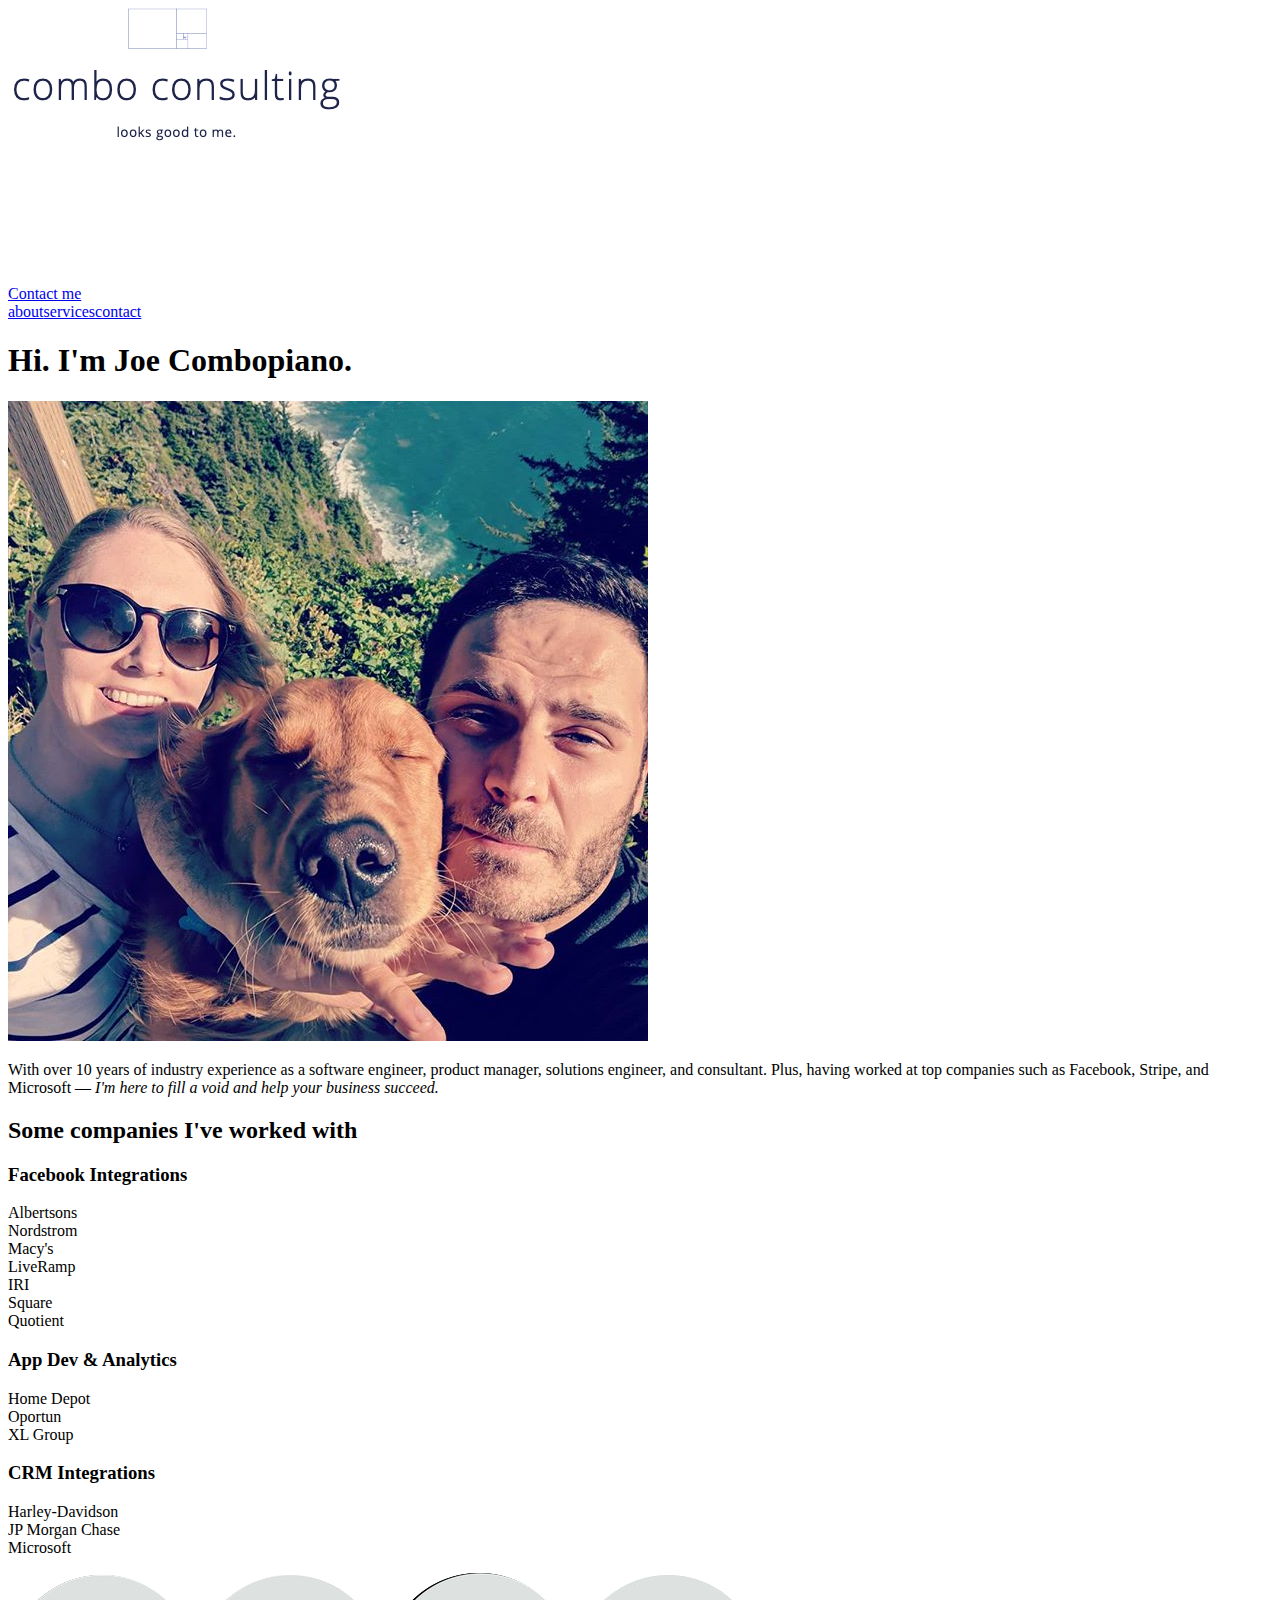
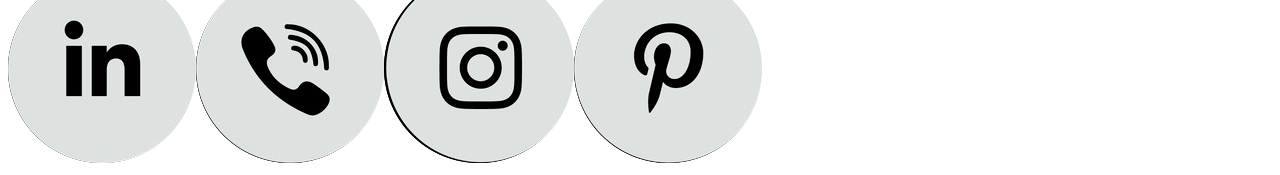
==== index.html @ aa2e944f "404 gif" ====
<!doctype html><html lang="en"><head><meta charset="utf-8"/><link rel="icon" href="/favicon.ico"/><meta name="viewport" content="width=device-width,initial-scale=1"/><meta name="theme-color" content="#000000"/><meta name="description" content="Joe Combopiano, Consultant"/><link rel="apple-touch-icon" href="/logo192.png"/><link rel="manifest" href="/manifest.json"/><title>combo consulting</title><link href="/static/css/main.4bdb8538.chunk.css" rel="stylesheet"></head><body><noscript>You need to enable JavaScript to run this app.</noscript><div id="root"></div><script>!function(e){function t(t){for(var n,i,l=t[0],f=t[1],a=t[2],c=0,s=[];c<l.length;c++)i=l[c],Object.prototype.hasOwnProperty.call(o,i)&&o[i]&&s.push(o[i][0]),o[i]=0;for(n in f)Object.prototype.hasOwnProperty.call(f,n)&&(e[n]=f[n]);for(p&&p(t);s.length;)s.shift()();return u.push.apply(u,a||[]),r()}function r(){for(var e,t=0;t<u.length;t++){for(var r=u[t],n=!0,l=1;l<r.length;l++){var f=r[l];0!==o[f]&&(n=!1)}n&&(u.splice(t--,1),e=i(i.s=r[0]))}return e}var n={},o={1:0},u=[];function i(t){if(n[t])return n[t].exports;var r=n[t]={i:t,l:!1,exports:{}};return e[t].call(r.exports,r,r.exports,i),r.l=!0,r.exports}i.m=e,i.c=n,i.d=function(e,t,r){i.o(e,t)||Object.defineProperty(e,t,{enumerable:!0,get:r})},i.r=function(e){"undefined"!=typeof Symbol&&Symbol.toStringTag&&Object.defineProperty(e,Symbol.toStringTag,{value:"Module"}),Object.defineProperty(e,"__esModule",{value:!0})},i.t=function(e,t){if(1&t&&(e=i(e)),8&t)return e;if(4&t&&"object"==typeof e&&e&&e.__esModule)return e;var r=Object.create(null);if(i.r(r),Object.defineProperty(r,"default",{enumerable:!0,value:e}),2&t&&"string"!=typeof e)for(var n in e)i.d(r,n,function(t){return e[t]}.bind(null,n));return r},i.n=function(e){var t=e&&e.__esModule?function(){return e.default}:function(){return e};return i.d(t,"a",t),t},i.o=function(e,t){return Object.prototype.hasOwnProperty.call(e,t)},i.p="/";var l=this.webpackJsonpwebsite=this.webpackJsonpwebsite||[],f=l.push.bind(l);l.push=t,l=l.slice();for(var a=0;a<l.length;a++)t(l[a]);var p=f;r()}([])</script><script src="/static/js/2.d4d0bd5c.chunk.js"></script><script src="/static/js/main.f2150ae2.chunk.js"></script></body></html>
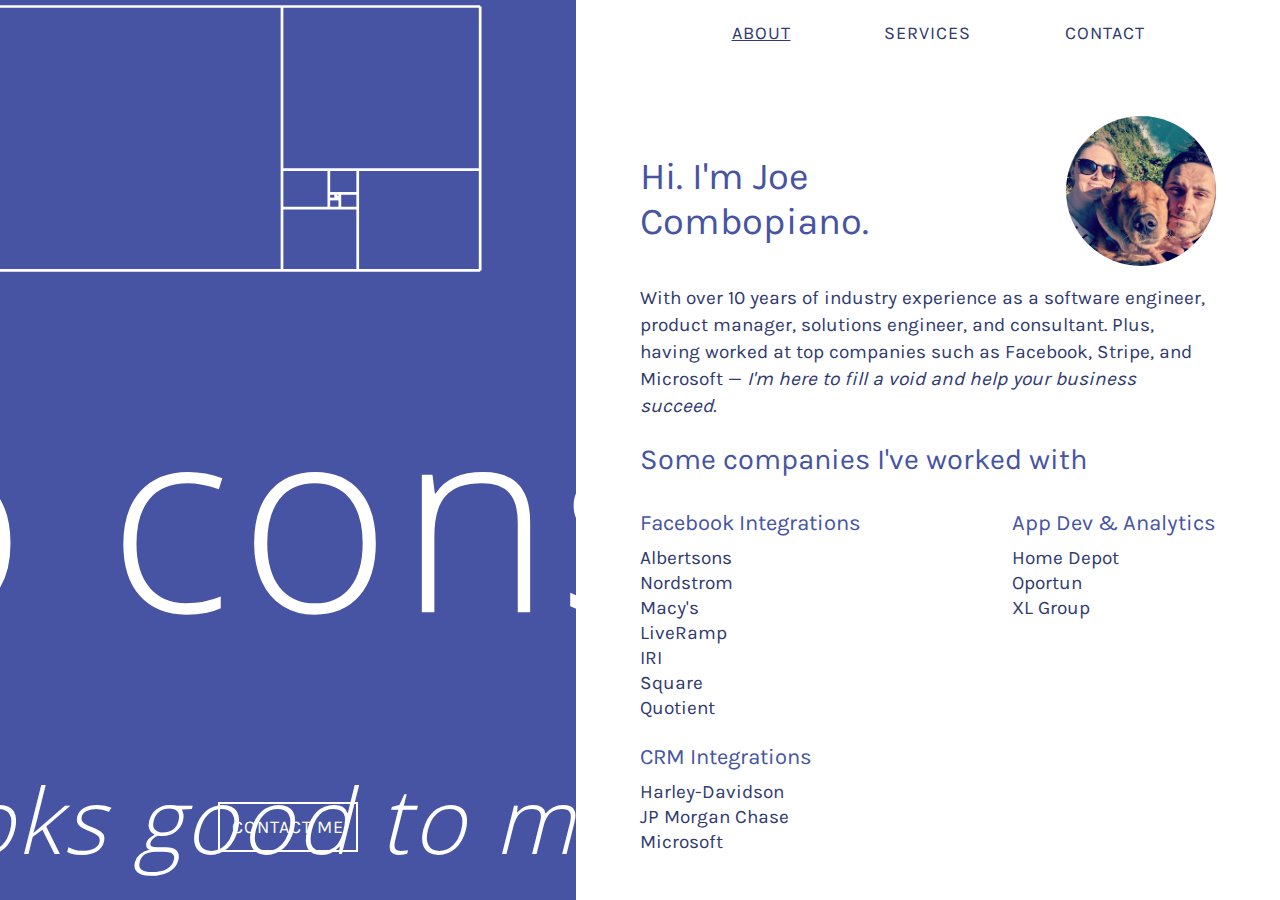
==== commit 96a3688e: "added font to em" ====
--- a/index.html
+++ b/index.html
@@ -1 +1 @@
-<!doctype html><html lang="en"><head><meta charset="utf-8"/><link rel="icon" href="/favicon.ico"/><meta name="viewport" content="width=device-width,initial-scale=1"/><meta name="theme-color" content="#000000"/><meta name="description" content="Joe Combopiano, Consultant"/><link rel="apple-touch-icon" href="/logo192.png"/><link rel="manifest" href="/manifest.json"/><title>combo consulting</title><link href="/static/css/main.4bdb8538.chunk.css" rel="stylesheet"></head><body><noscript>You need to enable JavaScript to run this app.</noscript><div id="root"></div><script>!function(e){function t(t){for(var n,i,l=t[0],f=t[1],a=t[2],c=0,s=[];c<l.length;c++)i=l[c],Object.prototype.hasOwnProperty.call(o,i)&&o[i]&&s.push(o[i][0]),o[i]=0;for(n in f)Object.prototype.hasOwnProperty.call(f,n)&&(e[n]=f[n]);for(p&&p(t);s.length;)s.shift()();return u.push.apply(u,a||[]),r()}function r(){for(var e,t=0;t<u.length;t++){for(var r=u[t],n=!0,l=1;l<r.length;l++){var f=r[l];0!==o[f]&&(n=!1)}n&&(u.splice(t--,1),e=i(i.s=r[0]))}return e}var n={},o={1:0},u=[];function i(t){if(n[t])return n[t].exports;var r=n[t]={i:t,l:!1,exports:{}};return e[t].call(r.exports,r,r.exports,i),r.l=!0,r.exports}i.m=e,i.c=n,i.d=function(e,t,r){i.o(e,t)||Object.defineProperty(e,t,{enumerable:!0,get:r})},i.r=function(e){"undefined"!=typeof Symbol&&Symbol.toStringTag&&Object.defineProperty(e,Symbol.toStringTag,{value:"Module"}),Object.defineProperty(e,"__esModule",{value:!0})},i.t=function(e,t){if(1&t&&(e=i(e)),8&t)return e;if(4&t&&"object"==typeof e&&e&&e.__esModule)return e;var r=Object.create(null);if(i.r(r),Object.defineProperty(r,"default",{enumerable:!0,value:e}),2&t&&"string"!=typeof e)for(var n in e)i.d(r,n,function(t){return e[t]}.bind(null,n));return r},i.n=function(e){var t=e&&e.__esModule?function(){return e.default}:function(){return e};return i.d(t,"a",t),t},i.o=function(e,t){return Object.prototype.hasOwnProperty.call(e,t)},i.p="/";var l=this.webpackJsonpwebsite=this.webpackJsonpwebsite||[],f=l.push.bind(l);l.push=t,l=l.slice();for(var a=0;a<l.length;a++)t(l[a]);var p=f;r()}([])</script><script src="/static/js/2.d4d0bd5c.chunk.js"></script><script src="/static/js/main.f2150ae2.chunk.js"></script></body></html>+<!doctype html><html lang="en"><head><meta charset="utf-8"/><link rel="icon" href="/favicon.ico"/><meta name="viewport" content="width=device-width,initial-scale=1"/><meta name="theme-color" content="#000000"/><meta name="description" content="Joe Combopiano, Consultant"/><link rel="apple-touch-icon" href="/logo192.png"/><link rel="manifest" href="/manifest.json"/><title>combo consulting</title><link href="/static/css/main.0903e47d.chunk.css" rel="stylesheet"></head><body><noscript>You need to enable JavaScript to run this app.</noscript><div id="root"></div><script>!function(e){function t(t){for(var n,i,l=t[0],f=t[1],a=t[2],c=0,s=[];c<l.length;c++)i=l[c],Object.prototype.hasOwnProperty.call(o,i)&&o[i]&&s.push(o[i][0]),o[i]=0;for(n in f)Object.prototype.hasOwnProperty.call(f,n)&&(e[n]=f[n]);for(p&&p(t);s.length;)s.shift()();return u.push.apply(u,a||[]),r()}function r(){for(var e,t=0;t<u.length;t++){for(var r=u[t],n=!0,l=1;l<r.length;l++){var f=r[l];0!==o[f]&&(n=!1)}n&&(u.splice(t--,1),e=i(i.s=r[0]))}return e}var n={},o={1:0},u=[];function i(t){if(n[t])return n[t].exports;var r=n[t]={i:t,l:!1,exports:{}};return e[t].call(r.exports,r,r.exports,i),r.l=!0,r.exports}i.m=e,i.c=n,i.d=function(e,t,r){i.o(e,t)||Object.defineProperty(e,t,{enumerable:!0,get:r})},i.r=function(e){"undefined"!=typeof Symbol&&Symbol.toStringTag&&Object.defineProperty(e,Symbol.toStringTag,{value:"Module"}),Object.defineProperty(e,"__esModule",{value:!0})},i.t=function(e,t){if(1&t&&(e=i(e)),8&t)return e;if(4&t&&"object"==typeof e&&e&&e.__esModule)return e;var r=Object.create(null);if(i.r(r),Object.defineProperty(r,"default",{enumerable:!0,value:e}),2&t&&"string"!=typeof e)for(var n in e)i.d(r,n,function(t){return e[t]}.bind(null,n));return r},i.n=function(e){var t=e&&e.__esModule?function(){return e.default}:function(){return e};return i.d(t,"a",t),t},i.o=function(e,t){return Object.prototype.hasOwnProperty.call(e,t)},i.p="/";var l=this.webpackJsonpwebsite=this.webpackJsonpwebsite||[],f=l.push.bind(l);l.push=t,l=l.slice();for(var a=0;a<l.length;a++)t(l[a]);var p=f;r()}([])</script><script src="/static/js/2.d4d0bd5c.chunk.js"></script><script src="/static/js/main.f2150ae2.chunk.js"></script></body></html>--- a/static/css/main.0903e47d.chunk.css
+++ b/static/css/main.0903e47d.chunk.css
@@ -0,0 +1,2 @@
+@font-face{font-family:"karla";src:url(/static/media/Karla-Regular.1b55fee6.ttf);font-weight:400;font-style:normal}@font-face{font-family:"lora";src:url(/static/media/Lora-Regular.c684a3de.ttf);font-weight:400;font-style:normal}body{margin:0;color:#303a70;font-family:"karla";font-style:normal;font-weight:300;-webkit-font-smoothing:antialiased;-moz-osx-font-smoothing:grayscale;font-size:1.2em}h1,h2,h3,h4,h5{color:#4654a3}h1,h2,h3,h4,h5{font-weight:500;margin-bottom:10px}code{font-family:source-code-pro,Menlo,Monaco,Consolas,"Courier New",monospace}p{line-height:1.4}.semi-bold{font-weight:400}code{display:block;white-space:pre-wrap}.Orange{color:#f95b3d}li{margin-top:2px}.NavBar{min-height:10px;display:flex;flex-direction:row;padding:10px;justify-content:space-evenly;z-index:9999;color:#e6e9f5;text-transform:uppercase;font-weight:500;letter-spacing:1px;margin-bottom:50px}.App-header,.NavBar{width:100%}.BodySplit{display:flex;flex-direction:row;justify-content:center;min-height:100vh}.Left{width:50%;float:left}.Right{width:50%;float:right}.NavLink{text-decoration:none}.NavLink,.NavLink:Hover{padding:12px;color:#303a70;font-size:large}.NavLink:Hover{text-decoration:underline}.Selected{padding:12px;color:#303a70;font-size:large}.Link{color:#828ab3;text-decoration:none}.Link:Hover{color:#677cf0;text-decoration:underline}.LogoArea{flex:1 1;display:flex;align-content:center;justify-content:center;max-height:100vh;background-color:#4654a3}@media screen and (max-width:800px){.LogoArea{display:none}}.ContentArea{padding:0 5%;flex:1 1;max-height:100vh;overflow-y:scroll}.Selected{text-decoration:underline}.Caption{display:flex;flex-direction:row}.Caption>h1{display:flex;flex-direction:column;justify-content:center}.Joe{width:150px;height:150px;margin-left:5%;border-radius:50%;-khtml-border-radius:50%}.Companies{display:flex;flex-direction:row;flex-wrap:wrap;justify-content:space-between}.Company{margin-bottom:2px}.bottom-container{display:flex;justify-content:center;position:absolute;bottom:48px}.email{color:#fff;border:2px solid #fff;padding:12px;font-weight:400;font-size:large;text-transform:uppercase;letter-spacing:1px;text-decoration:none}.email:hover{color:#afb9f0;border:2px solid #afb9f0;background-color:#4654a3;text-decoration:underline}.IE-logo{display:none}@media (-ms-high-contrast:active),(-ms-high-contrast:none){.Logo-svg{display:none}.IE-logo{display:flex;flex-direction:column;justify-content:center}}@supports (-ms-accelerator:true){.Logo-svg{display:none}.IE-logo{display:flex;flex-direction:column;justify-content:center}}@supports (-ms-ime-align:auto){.Logo-svg{display:none}.IE-logo{display:flex;flex-direction:column;justify-content:center}}.Tech{border:1px solid #4654a3;margin-right:5%;margin-bottom:5%;flex:1 1;box-shadow:0 2px 4px rgba(0,0,0,.2)}.Tech h4{margin-left:25%}.Tech li{font-size:1em}.Tech-flex{display:flex;flex-direction:row;flex-wrap:wrap}.ServiceNav{border-left:2px solid #4654a3}.ServiceNav ol{list-style:none;padding-left:5%}.ServiceNav ol li{margin-bottom:5px;letter-spacing:2px}.ContactBar{margin-top:48px;display:flex;align-items:center;justify-content:center}.Icon{height:36px;width:36px;margin-right:12px}.Icon:hover{-webkit-animation:shake .82s cubic-bezier(.36,.07,.19,.97) both;animation:shake .82s cubic-bezier(.36,.07,.19,.97) both;-webkit-transform:translateZ(0);transform:translateZ(0);-webkit-backface-visibility:hidden;backface-visibility:hidden;-webkit-perspective:1000px;perspective:1000px}@-webkit-keyframes shake{10%,90%{-webkit-transform:translate3d(-1px,0,0);transform:translate3d(-1px,0,0)}20%,80%{-webkit-transform:translate3d(2px,0,0);transform:translate3d(2px,0,0)}30%,50%,70%{-webkit-transform:translate3d(-4px,0,0);transform:translate3d(-4px,0,0)}40%,60%{-webkit-transform:translate3d(4px,0,0);transform:translate3d(4px,0,0)}}@keyframes shake{10%,90%{-webkit-transform:translate3d(-1px,0,0);transform:translate3d(-1px,0,0)}20%,80%{-webkit-transform:translate3d(2px,0,0);transform:translate3d(2px,0,0)}30%,50%,70%{-webkit-transform:translate3d(-4px,0,0);transform:translate3d(-4px,0,0)}40%,60%{-webkit-transform:translate3d(4px,0,0);transform:translate3d(4px,0,0)}}
+/*# sourceMappingURL=main.0903e47d.chunk.css.map */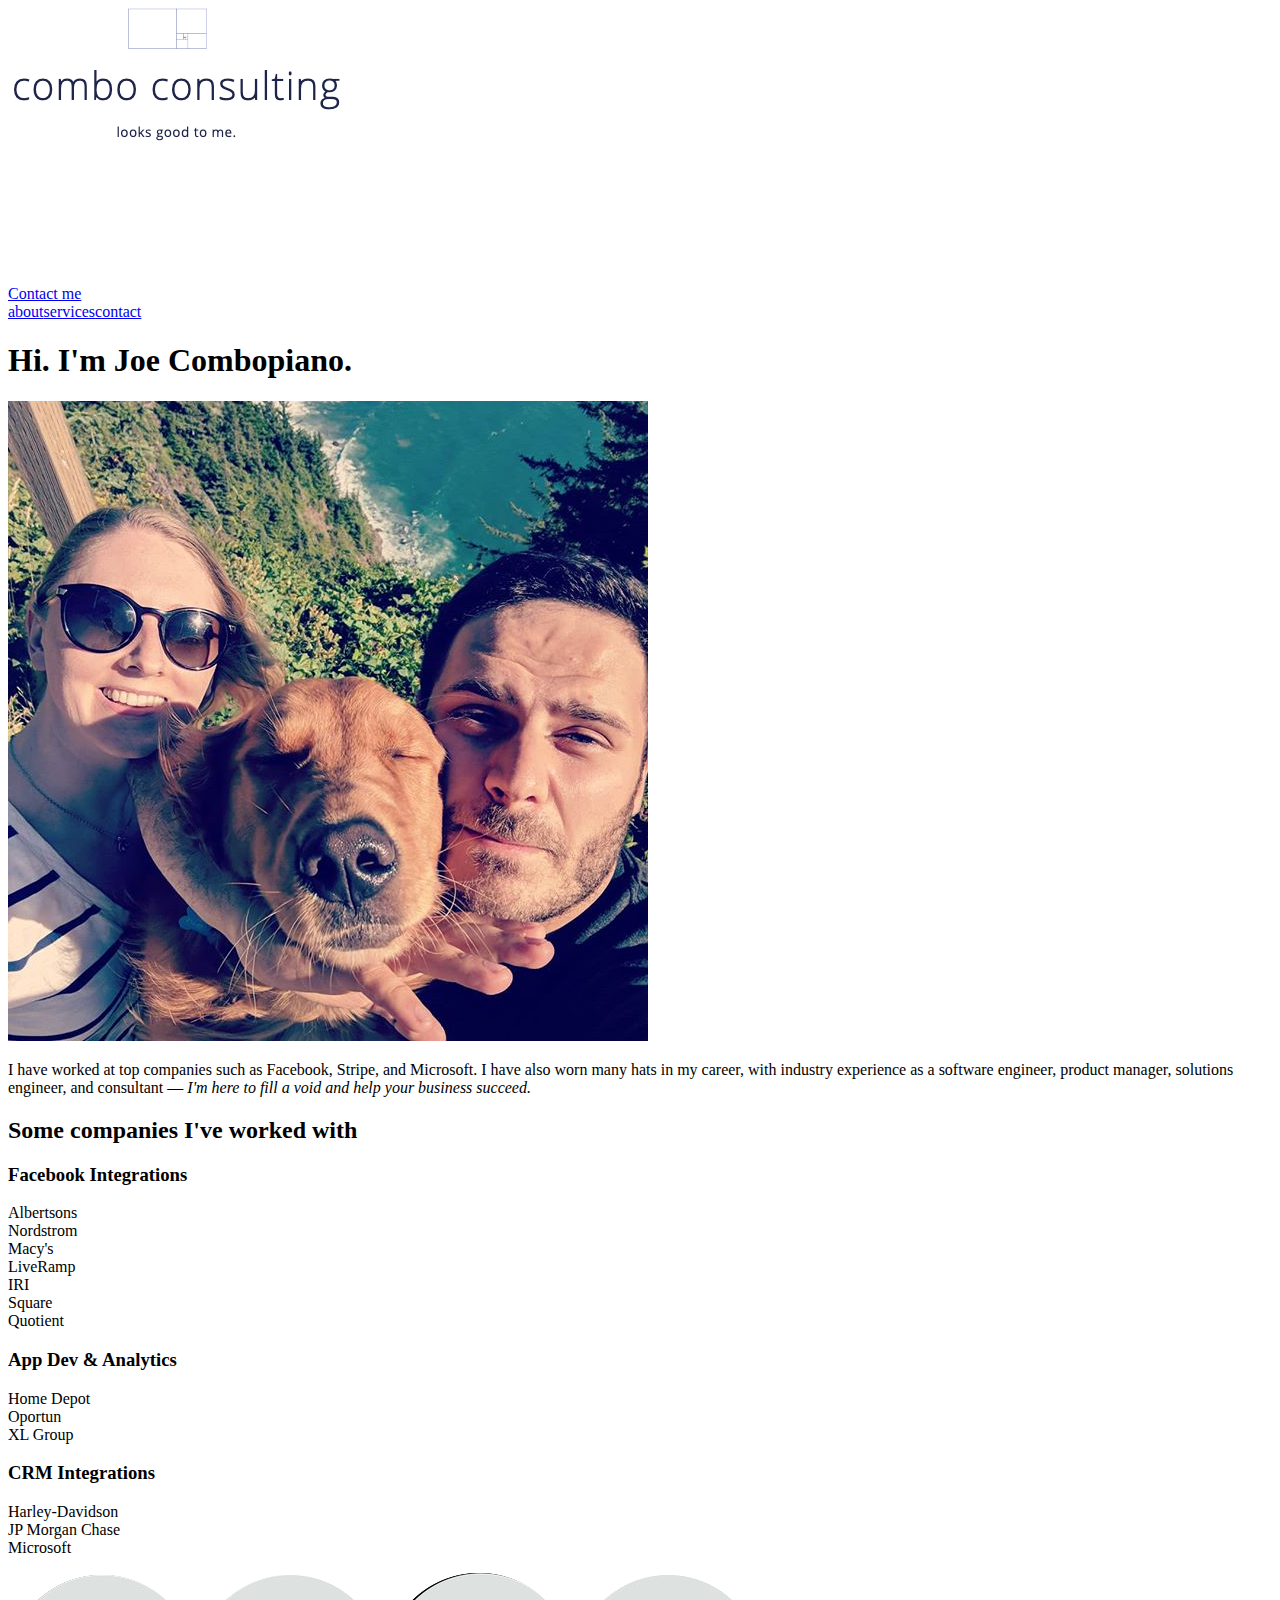
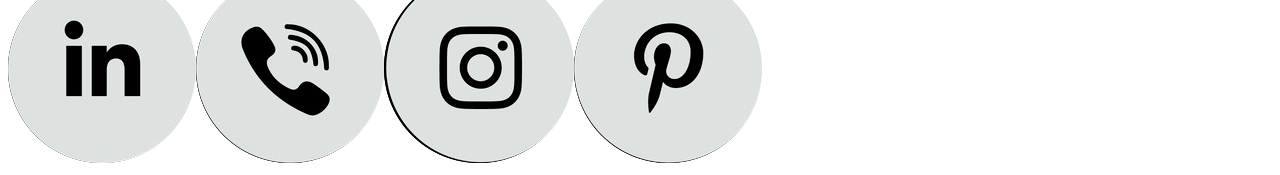
==== commit a6074d11: "phrasing" ====
--- a/index.html
+++ b/index.html
@@ -1 +1 @@
-<!doctype html><html lang="en"><head><meta charset="utf-8"/><link rel="icon" href="/favicon.ico"/><meta name="viewport" content="width=device-width,initial-scale=1"/><meta name="theme-color" content="#000000"/><meta name="description" content="Joe Combopiano, Consultant"/><link rel="apple-touch-icon" href="/logo192.png"/><link rel="manifest" href="/manifest.json"/><title>combo consulting</title><link href="/static/css/main.0903e47d.chunk.css" rel="stylesheet"></head><body><noscript>You need to enable JavaScript to run this app.</noscript><div id="root"></div><script>!function(e){function t(t){for(var n,i,l=t[0],f=t[1],a=t[2],c=0,s=[];c<l.length;c++)i=l[c],Object.prototype.hasOwnProperty.call(o,i)&&o[i]&&s.push(o[i][0]),o[i]=0;for(n in f)Object.prototype.hasOwnProperty.call(f,n)&&(e[n]=f[n]);for(p&&p(t);s.length;)s.shift()();return u.push.apply(u,a||[]),r()}function r(){for(var e,t=0;t<u.length;t++){for(var r=u[t],n=!0,l=1;l<r.length;l++){var f=r[l];0!==o[f]&&(n=!1)}n&&(u.splice(t--,1),e=i(i.s=r[0]))}return e}var n={},o={1:0},u=[];function i(t){if(n[t])return n[t].exports;var r=n[t]={i:t,l:!1,exports:{}};return e[t].call(r.exports,r,r.exports,i),r.l=!0,r.exports}i.m=e,i.c=n,i.d=function(e,t,r){i.o(e,t)||Object.defineProperty(e,t,{enumerable:!0,get:r})},i.r=function(e){"undefined"!=typeof Symbol&&Symbol.toStringTag&&Object.defineProperty(e,Symbol.toStringTag,{value:"Module"}),Object.defineProperty(e,"__esModule",{value:!0})},i.t=function(e,t){if(1&t&&(e=i(e)),8&t)return e;if(4&t&&"object"==typeof e&&e&&e.__esModule)return e;var r=Object.create(null);if(i.r(r),Object.defineProperty(r,"default",{enumerable:!0,value:e}),2&t&&"string"!=typeof e)for(var n in e)i.d(r,n,function(t){return e[t]}.bind(null,n));return r},i.n=function(e){var t=e&&e.__esModule?function(){return e.default}:function(){return e};return i.d(t,"a",t),t},i.o=function(e,t){return Object.prototype.hasOwnProperty.call(e,t)},i.p="/";var l=this.webpackJsonpwebsite=this.webpackJsonpwebsite||[],f=l.push.bind(l);l.push=t,l=l.slice();for(var a=0;a<l.length;a++)t(l[a]);var p=f;r()}([])</script><script src="/static/js/2.d4d0bd5c.chunk.js"></script><script src="/static/js/main.f2150ae2.chunk.js"></script></body></html>+<!doctype html><html lang="en"><head><meta charset="utf-8"/><link rel="icon" href="/favicon.ico"/><meta name="viewport" content="width=device-width,initial-scale=1"/><meta name="theme-color" content="#000000"/><meta name="description" content="Joe Combopiano, Consultant"/><link rel="apple-touch-icon" href="/logo192.png"/><link rel="manifest" href="/manifest.json"/><title>combo consulting</title><link href="/static/css/main.99117f4b.chunk.css" rel="stylesheet"></head><body><noscript>You need to enable JavaScript to run this app.</noscript><div id="root"></div><script>!function(e){function t(t){for(var n,i,l=t[0],f=t[1],a=t[2],c=0,s=[];c<l.length;c++)i=l[c],Object.prototype.hasOwnProperty.call(o,i)&&o[i]&&s.push(o[i][0]),o[i]=0;for(n in f)Object.prototype.hasOwnProperty.call(f,n)&&(e[n]=f[n]);for(p&&p(t);s.length;)s.shift()();return u.push.apply(u,a||[]),r()}function r(){for(var e,t=0;t<u.length;t++){for(var r=u[t],n=!0,l=1;l<r.length;l++){var f=r[l];0!==o[f]&&(n=!1)}n&&(u.splice(t--,1),e=i(i.s=r[0]))}return e}var n={},o={1:0},u=[];function i(t){if(n[t])return n[t].exports;var r=n[t]={i:t,l:!1,exports:{}};return e[t].call(r.exports,r,r.exports,i),r.l=!0,r.exports}i.m=e,i.c=n,i.d=function(e,t,r){i.o(e,t)||Object.defineProperty(e,t,{enumerable:!0,get:r})},i.r=function(e){"undefined"!=typeof Symbol&&Symbol.toStringTag&&Object.defineProperty(e,Symbol.toStringTag,{value:"Module"}),Object.defineProperty(e,"__esModule",{value:!0})},i.t=function(e,t){if(1&t&&(e=i(e)),8&t)return e;if(4&t&&"object"==typeof e&&e&&e.__esModule)return e;var r=Object.create(null);if(i.r(r),Object.defineProperty(r,"default",{enumerable:!0,value:e}),2&t&&"string"!=typeof e)for(var n in e)i.d(r,n,function(t){return e[t]}.bind(null,n));return r},i.n=function(e){var t=e&&e.__esModule?function(){return e.default}:function(){return e};return i.d(t,"a",t),t},i.o=function(e,t){return Object.prototype.hasOwnProperty.call(e,t)},i.p="/";var l=this.webpackJsonpwebsite=this.webpackJsonpwebsite||[],f=l.push.bind(l);l.push=t,l=l.slice();for(var a=0;a<l.length;a++)t(l[a]);var p=f;r()}([])</script><script src="/static/js/2.d4d0bd5c.chunk.js"></script><script src="/static/js/main.b6e1790d.chunk.js"></script></body></html>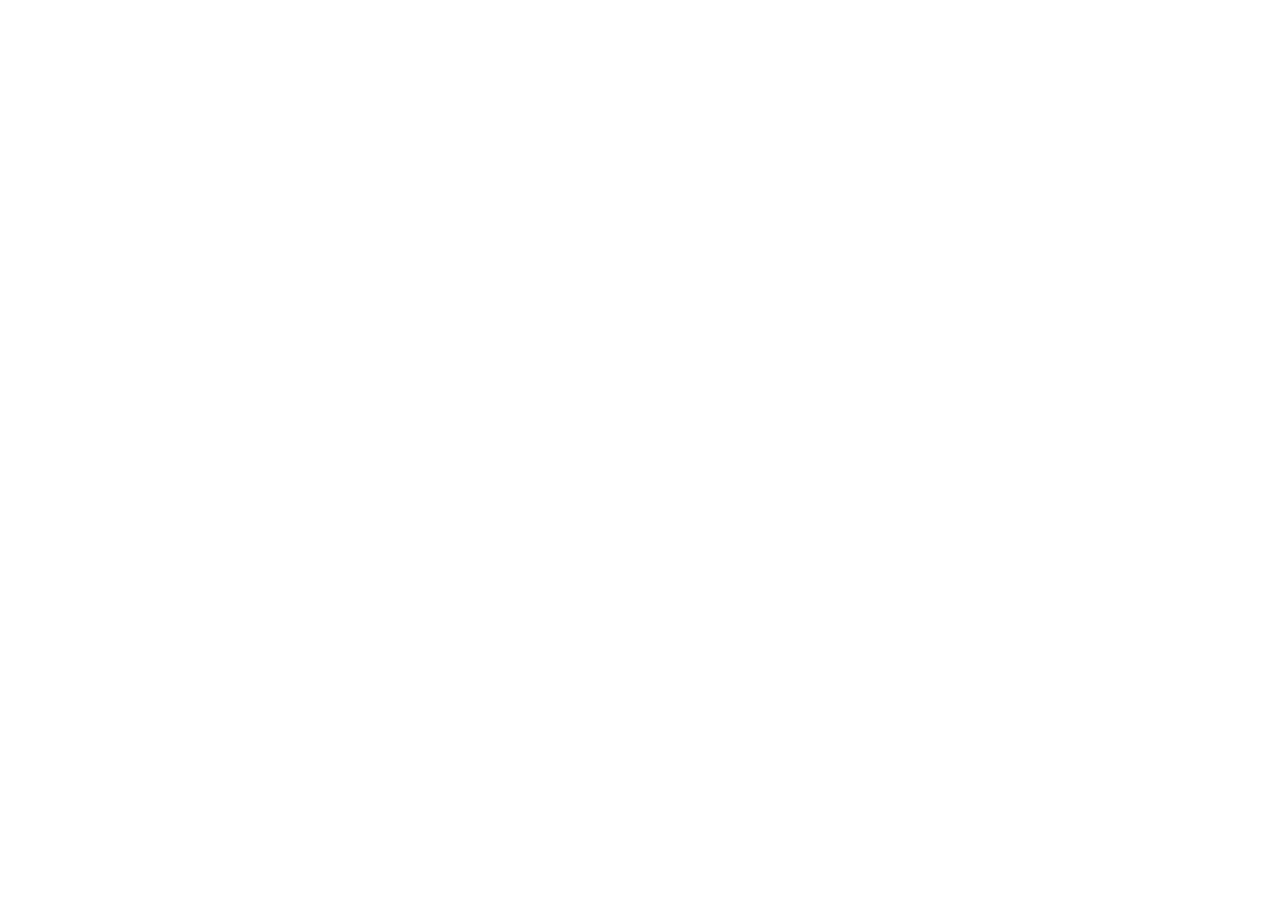
==== commit 2fc6431b: "size" ====
--- a/index.html
+++ b/index.html
@@ -1 +1 @@
-<!doctype html><html lang="en"><head><meta charset="utf-8"/><link rel="icon" href="/favicon.ico"/><meta name="viewport" content="width=device-width,initial-scale=1"/><meta name="theme-color" content="#000000"/><meta name="description" content="Joe Combopiano, Consultant"/><link rel="apple-touch-icon" href="/logo192.png"/><link rel="manifest" href="/manifest.json"/><title>combo consulting</title><link href="/static/css/main.99117f4b.chunk.css" rel="stylesheet"></head><body><noscript>You need to enable JavaScript to run this app.</noscript><div id="root"></div><script>!function(e){function t(t){for(var n,i,l=t[0],f=t[1],a=t[2],c=0,s=[];c<l.length;c++)i=l[c],Object.prototype.hasOwnProperty.call(o,i)&&o[i]&&s.push(o[i][0]),o[i]=0;for(n in f)Object.prototype.hasOwnProperty.call(f,n)&&(e[n]=f[n]);for(p&&p(t);s.length;)s.shift()();return u.push.apply(u,a||[]),r()}function r(){for(var e,t=0;t<u.length;t++){for(var r=u[t],n=!0,l=1;l<r.length;l++){var f=r[l];0!==o[f]&&(n=!1)}n&&(u.splice(t--,1),e=i(i.s=r[0]))}return e}var n={},o={1:0},u=[];function i(t){if(n[t])return n[t].exports;var r=n[t]={i:t,l:!1,exports:{}};return e[t].call(r.exports,r,r.exports,i),r.l=!0,r.exports}i.m=e,i.c=n,i.d=function(e,t,r){i.o(e,t)||Object.defineProperty(e,t,{enumerable:!0,get:r})},i.r=function(e){"undefined"!=typeof Symbol&&Symbol.toStringTag&&Object.defineProperty(e,Symbol.toStringTag,{value:"Module"}),Object.defineProperty(e,"__esModule",{value:!0})},i.t=function(e,t){if(1&t&&(e=i(e)),8&t)return e;if(4&t&&"object"==typeof e&&e&&e.__esModule)return e;var r=Object.create(null);if(i.r(r),Object.defineProperty(r,"default",{enumerable:!0,value:e}),2&t&&"string"!=typeof e)for(var n in e)i.d(r,n,function(t){return e[t]}.bind(null,n));return r},i.n=function(e){var t=e&&e.__esModule?function(){return e.default}:function(){return e};return i.d(t,"a",t),t},i.o=function(e,t){return Object.prototype.hasOwnProperty.call(e,t)},i.p="/";var l=this.webpackJsonpwebsite=this.webpackJsonpwebsite||[],f=l.push.bind(l);l.push=t,l=l.slice();for(var a=0;a<l.length;a++)t(l[a]);var p=f;r()}([])</script><script src="/static/js/2.d4d0bd5c.chunk.js"></script><script src="/static/js/main.b6e1790d.chunk.js"></script></body></html>+<!doctype html><html lang="en"><head><meta charset="utf-8"/><link rel="icon" href="/favicon.ico"/><meta name="viewport" content="width=device-width,initial-scale=1"/><meta name="theme-color" content="#000000"/><meta name="description" content="Joe Combopiano, Consultant"/><link rel="apple-touch-icon" href="/logo192.png"/><link rel="manifest" href="/manifest.json"/><title>combo consulting</title><link href="/static/css/main.1be8d69b.chunk.css" rel="stylesheet"></head><body><noscript>You need to enable JavaScript to run this app.</noscript><div id="root"></div><script>!function(e){function t(t){for(var n,i,l=t[0],f=t[1],a=t[2],c=0,s=[];c<l.length;c++)i=l[c],Object.prototype.hasOwnProperty.call(o,i)&&o[i]&&s.push(o[i][0]),o[i]=0;for(n in f)Object.prototype.hasOwnProperty.call(f,n)&&(e[n]=f[n]);for(p&&p(t);s.length;)s.shift()();return u.push.apply(u,a||[]),r()}function r(){for(var e,t=0;t<u.length;t++){for(var r=u[t],n=!0,l=1;l<r.length;l++){var f=r[l];0!==o[f]&&(n=!1)}n&&(u.splice(t--,1),e=i(i.s=r[0]))}return e}var n={},o={1:0},u=[];function i(t){if(n[t])return n[t].exports;var r=n[t]={i:t,l:!1,exports:{}};return e[t].call(r.exports,r,r.exports,i),r.l=!0,r.exports}i.m=e,i.c=n,i.d=function(e,t,r){i.o(e,t)||Object.defineProperty(e,t,{enumerable:!0,get:r})},i.r=function(e){"undefined"!=typeof Symbol&&Symbol.toStringTag&&Object.defineProperty(e,Symbol.toStringTag,{value:"Module"}),Object.defineProperty(e,"__esModule",{value:!0})},i.t=function(e,t){if(1&t&&(e=i(e)),8&t)return e;if(4&t&&"object"==typeof e&&e&&e.__esModule)return e;var r=Object.create(null);if(i.r(r),Object.defineProperty(r,"default",{enumerable:!0,value:e}),2&t&&"string"!=typeof e)for(var n in e)i.d(r,n,function(t){return e[t]}.bind(null,n));return r},i.n=function(e){var t=e&&e.__esModule?function(){return e.default}:function(){return e};return i.d(t,"a",t),t},i.o=function(e,t){return Object.prototype.hasOwnProperty.call(e,t)},i.p="/";var l=this.webpackJsonpwebsite=this.webpackJsonpwebsite||[],f=l.push.bind(l);l.push=t,l=l.slice();for(var a=0;a<l.length;a++)t(l[a]);var p=f;r()}([])</script><script src="/static/js/2.dea075fc.chunk.js"></script><script src="/static/js/main.f439cb7f.chunk.js"></script></body></html>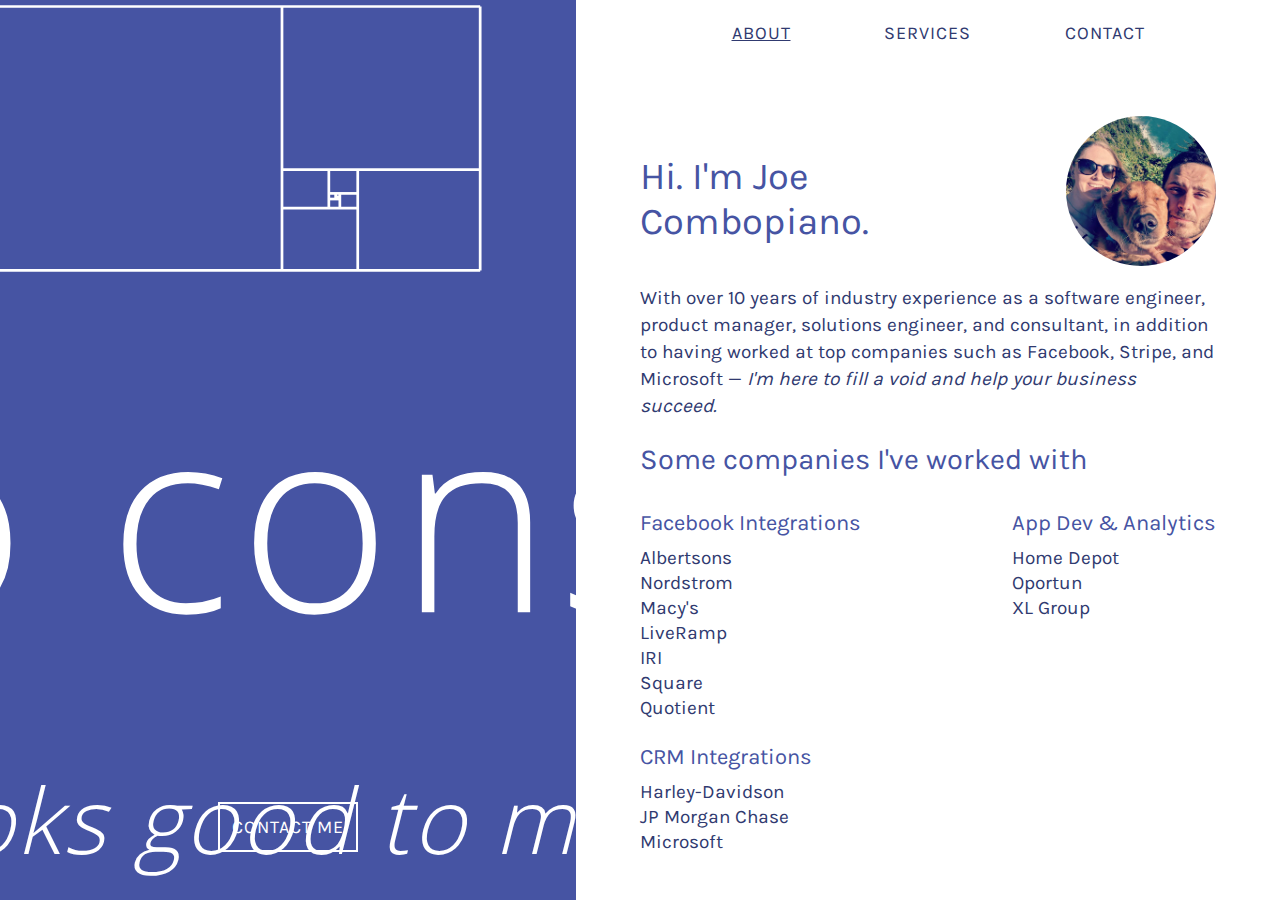
==== commit ce3e53e3: "mark-update" ====
--- a/index.html
+++ b/index.html
@@ -1 +1 @@
-<!doctype html><html lang="en"><head><meta charset="utf-8"/><link rel="icon" href="/favicon.ico"/><meta name="viewport" content="width=device-width,initial-scale=1"/><meta name="theme-color" content="#000000"/><meta name="description" content="Joe Combopiano, Consultant"/><link rel="apple-touch-icon" href="/logo192.png"/><link rel="manifest" href="/manifest.json"/><title>combo consulting</title><link href="/static/css/main.1be8d69b.chunk.css" rel="stylesheet"></head><body><noscript>You need to enable JavaScript to run this app.</noscript><div id="root"></div><script>!function(e){function t(t){for(var n,i,l=t[0],f=t[1],a=t[2],c=0,s=[];c<l.length;c++)i=l[c],Object.prototype.hasOwnProperty.call(o,i)&&o[i]&&s.push(o[i][0]),o[i]=0;for(n in f)Object.prototype.hasOwnProperty.call(f,n)&&(e[n]=f[n]);for(p&&p(t);s.length;)s.shift()();return u.push.apply(u,a||[]),r()}function r(){for(var e,t=0;t<u.length;t++){for(var r=u[t],n=!0,l=1;l<r.length;l++){var f=r[l];0!==o[f]&&(n=!1)}n&&(u.splice(t--,1),e=i(i.s=r[0]))}return e}var n={},o={1:0},u=[];function i(t){if(n[t])return n[t].exports;var r=n[t]={i:t,l:!1,exports:{}};return e[t].call(r.exports,r,r.exports,i),r.l=!0,r.exports}i.m=e,i.c=n,i.d=function(e,t,r){i.o(e,t)||Object.defineProperty(e,t,{enumerable:!0,get:r})},i.r=function(e){"undefined"!=typeof Symbol&&Symbol.toStringTag&&Object.defineProperty(e,Symbol.toStringTag,{value:"Module"}),Object.defineProperty(e,"__esModule",{value:!0})},i.t=function(e,t){if(1&t&&(e=i(e)),8&t)return e;if(4&t&&"object"==typeof e&&e&&e.__esModule)return e;var r=Object.create(null);if(i.r(r),Object.defineProperty(r,"default",{enumerable:!0,value:e}),2&t&&"string"!=typeof e)for(var n in e)i.d(r,n,function(t){return e[t]}.bind(null,n));return r},i.n=function(e){var t=e&&e.__esModule?function(){return e.default}:function(){return e};return i.d(t,"a",t),t},i.o=function(e,t){return Object.prototype.hasOwnProperty.call(e,t)},i.p="/";var l=this.webpackJsonpwebsite=this.webpackJsonpwebsite||[],f=l.push.bind(l);l.push=t,l=l.slice();for(var a=0;a<l.length;a++)t(l[a]);var p=f;r()}([])</script><script src="/static/js/2.dea075fc.chunk.js"></script><script src="/static/js/main.f439cb7f.chunk.js"></script></body></html>+<!doctype html><html lang="en"><head><meta charset="utf-8"/><link rel="icon" href="/favicon.ico"/><meta name="viewport" content="width=device-width,initial-scale=1"/><meta name="theme-color" content="#000000"/><meta name="description" content="Joe Combopiano, Consultant"/><link rel="apple-touch-icon" href="/logo192.png"/><link rel="manifest" href="/manifest.json"/><title>combo consulting</title><link href="/static/css/main.a24947dd.chunk.css" rel="stylesheet"></head><body><noscript>You need to enable JavaScript to run this app.</noscript><div id="root"></div><script>!function(e){function t(t){for(var n,i,l=t[0],f=t[1],a=t[2],c=0,s=[];c<l.length;c++)i=l[c],Object.prototype.hasOwnProperty.call(o,i)&&o[i]&&s.push(o[i][0]),o[i]=0;for(n in f)Object.prototype.hasOwnProperty.call(f,n)&&(e[n]=f[n]);for(p&&p(t);s.length;)s.shift()();return u.push.apply(u,a||[]),r()}function r(){for(var e,t=0;t<u.length;t++){for(var r=u[t],n=!0,l=1;l<r.length;l++){var f=r[l];0!==o[f]&&(n=!1)}n&&(u.splice(t--,1),e=i(i.s=r[0]))}return e}var n={},o={1:0},u=[];function i(t){if(n[t])return n[t].exports;var r=n[t]={i:t,l:!1,exports:{}};return e[t].call(r.exports,r,r.exports,i),r.l=!0,r.exports}i.m=e,i.c=n,i.d=function(e,t,r){i.o(e,t)||Object.defineProperty(e,t,{enumerable:!0,get:r})},i.r=function(e){"undefined"!=typeof Symbol&&Symbol.toStringTag&&Object.defineProperty(e,Symbol.toStringTag,{value:"Module"}),Object.defineProperty(e,"__esModule",{value:!0})},i.t=function(e,t){if(1&t&&(e=i(e)),8&t)return e;if(4&t&&"object"==typeof e&&e&&e.__esModule)return e;var r=Object.create(null);if(i.r(r),Object.defineProperty(r,"default",{enumerable:!0,value:e}),2&t&&"string"!=typeof e)for(var n in e)i.d(r,n,function(t){return e[t]}.bind(null,n));return r},i.n=function(e){var t=e&&e.__esModule?function(){return e.default}:function(){return e};return i.d(t,"a",t),t},i.o=function(e,t){return Object.prototype.hasOwnProperty.call(e,t)},i.p="/";var l=this.webpackJsonpwebsite=this.webpackJsonpwebsite||[],f=l.push.bind(l);l.push=t,l=l.slice();for(var a=0;a<l.length;a++)t(l[a]);var p=f;r()}([])</script><script src="/static/js/2.24c2ee75.chunk.js"></script><script src="/static/js/main.e3cde08e.chunk.js"></script></body></html>--- a/static/css/main.a24947dd.chunk.css
+++ b/static/css/main.a24947dd.chunk.css
@@ -0,0 +1,2 @@
+@font-face{font-family:"karla";src:url(/static/media/Karla-Regular.1b55fee6.ttf);font-weight:400;font-style:normal}@font-face{font-family:"lora";src:url(/static/media/Lora-Regular.c684a3de.ttf);font-weight:400;font-style:normal}body{margin:0;color:#303a70;font-family:"karla";font-style:normal;font-weight:300;-webkit-font-smoothing:antialiased;-moz-osx-font-smoothing:grayscale;font-size:1.2em}h1,h2,h3,h4,h5{color:#4654a3}h1,h2,h3,h4,h5{font-weight:500;margin-bottom:10px}code{font-family:source-code-pro,Menlo,Monaco,Consolas,"Courier New",monospace}p{line-height:1.4}.semi-bold{font-weight:400}code{display:block;white-space:pre-wrap}.Orange{color:#f95b3d}li{margin-top:2px}.NavBar{min-height:10px;display:-webkit-flex;display:flex;-webkit-flex-direction:row;flex-direction:row;padding:10px;-webkit-justify-content:space-evenly;justify-content:space-evenly;z-index:9999;color:#e6e9f5;text-transform:uppercase;font-weight:500;letter-spacing:1px;margin-bottom:50px}.App-header,.NavBar{width:100%}.BodySplit{display:-webkit-flex;display:flex;-webkit-flex-direction:row;flex-direction:row;-webkit-justify-content:center;justify-content:center;min-height:100vh}.Left{width:50%;float:left}.Right{width:50%;float:right}.NavLink{text-decoration:none}.NavLink,.NavLink:Hover{padding:12px;color:#303a70;font-size:large}.NavLink:Hover{text-decoration:underline}.Selected{padding:12px;color:#303a70;font-size:large}.Link{color:#828ab3;text-decoration:none}.Link:Hover{color:#677cf0;text-decoration:underline}.LogoArea{-webkit-flex:1 1;flex:1 1;display:-webkit-flex;display:flex;-webkit-align-content:center;align-content:center;-webkit-justify-content:center;justify-content:center;max-height:100vh;background-color:#4654a3}@media screen and (max-width:800px){.LogoArea{display:none}}@media screen and (max-width:400px){.Video{width:300px}.Joe{width:75px;height:75px;margin-left:5%;border-radius:50%;-khtml-border-radius:50%}}.ContentArea{padding:0 5%;-webkit-flex:1 1;flex:1 1;max-height:100vh;overflow-y:scroll}.Selected{text-decoration:underline}.Caption{-webkit-flex-direction:row;flex-direction:row}.Caption,.Caption>h1{display:-webkit-flex;display:flex}.Caption>h1{-webkit-flex-direction:column;flex-direction:column;-webkit-justify-content:center;justify-content:center}.Joe{width:150px;height:150px;margin-left:5%;border-radius:50%;-khtml-border-radius:50%}.Companies{display:-webkit-flex;display:flex;-webkit-flex-direction:row;flex-direction:row;-webkit-flex-wrap:wrap;flex-wrap:wrap;-webkit-justify-content:space-between;justify-content:space-between}.Company{margin-bottom:2px}.bottom-container{display:-webkit-flex;display:flex;-webkit-justify-content:center;justify-content:center;position:absolute;bottom:48px}.email{color:#fff;border:2px solid #fff;padding:12px;font-weight:400;font-size:large;text-transform:uppercase;letter-spacing:1px;text-decoration:none}.email:hover{color:#afb9f0;border:2px solid #afb9f0;background-color:#4654a3;text-decoration:underline}.IE-logo{display:none}@media (-ms-high-contrast:active),(-ms-high-contrast:none){.Logo-svg{display:none}.IE-logo{display:-webkit-flex;display:flex;-webkit-flex-direction:column;flex-direction:column;-webkit-justify-content:center;justify-content:center}}@supports (-ms-accelerator:true){.Logo-svg{display:none}.IE-logo{display:-webkit-flex;display:flex;-webkit-flex-direction:column;flex-direction:column;-webkit-justify-content:center;justify-content:center}}@supports (-ms-ime-align:auto){.Logo-svg{display:none}.IE-logo{display:-webkit-flex;display:flex;-webkit-flex-direction:column;flex-direction:column;-webkit-justify-content:center;justify-content:center}}.Tech{border:1px solid #4654a3;margin-right:5%;margin-bottom:5%;-webkit-flex:1 1;flex:1 1;box-shadow:0 2px 4px rgba(0,0,0,.2)}.Tech h4{margin-left:25%}.Tech li{font-size:1em}.Tech-flex{display:-webkit-flex;display:flex;-webkit-flex-direction:row;flex-direction:row;-webkit-flex-wrap:wrap;flex-wrap:wrap}.ServiceNav{border-left:2px solid #4654a3}.ServiceNav ol{list-style:none;padding-left:5%}.ServiceNav ol li{margin-bottom:5px;letter-spacing:2px}.ContactBar{margin-top:48px;display:-webkit-flex;display:flex;-webkit-align-items:center;align-items:center;-webkit-justify-content:center;justify-content:center}.Icon{height:36px;width:36px;margin-right:12px}.Icon:hover{-webkit-animation:shake .82s cubic-bezier(.36,.07,.19,.97) both;animation:shake .82s cubic-bezier(.36,.07,.19,.97) both;-webkit-transform:translateZ(0);transform:translateZ(0);-webkit-backface-visibility:hidden;backface-visibility:hidden;-webkit-perspective:1000px;perspective:1000px}@-webkit-keyframes shake{10%,90%{-webkit-transform:translate3d(-1px,0,0);transform:translate3d(-1px,0,0)}20%,80%{-webkit-transform:translate3d(2px,0,0);transform:translate3d(2px,0,0)}30%,50%,70%{-webkit-transform:translate3d(-4px,0,0);transform:translate3d(-4px,0,0)}40%,60%{-webkit-transform:translate3d(4px,0,0);transform:translate3d(4px,0,0)}}@keyframes shake{10%,90%{-webkit-transform:translate3d(-1px,0,0);transform:translate3d(-1px,0,0)}20%,80%{-webkit-transform:translate3d(2px,0,0);transform:translate3d(2px,0,0)}30%,50%,70%{-webkit-transform:translate3d(-4px,0,0);transform:translate3d(-4px,0,0)}40%,60%{-webkit-transform:translate3d(4px,0,0);transform:translate3d(4px,0,0)}}
+/*# sourceMappingURL=main.a24947dd.chunk.css.map */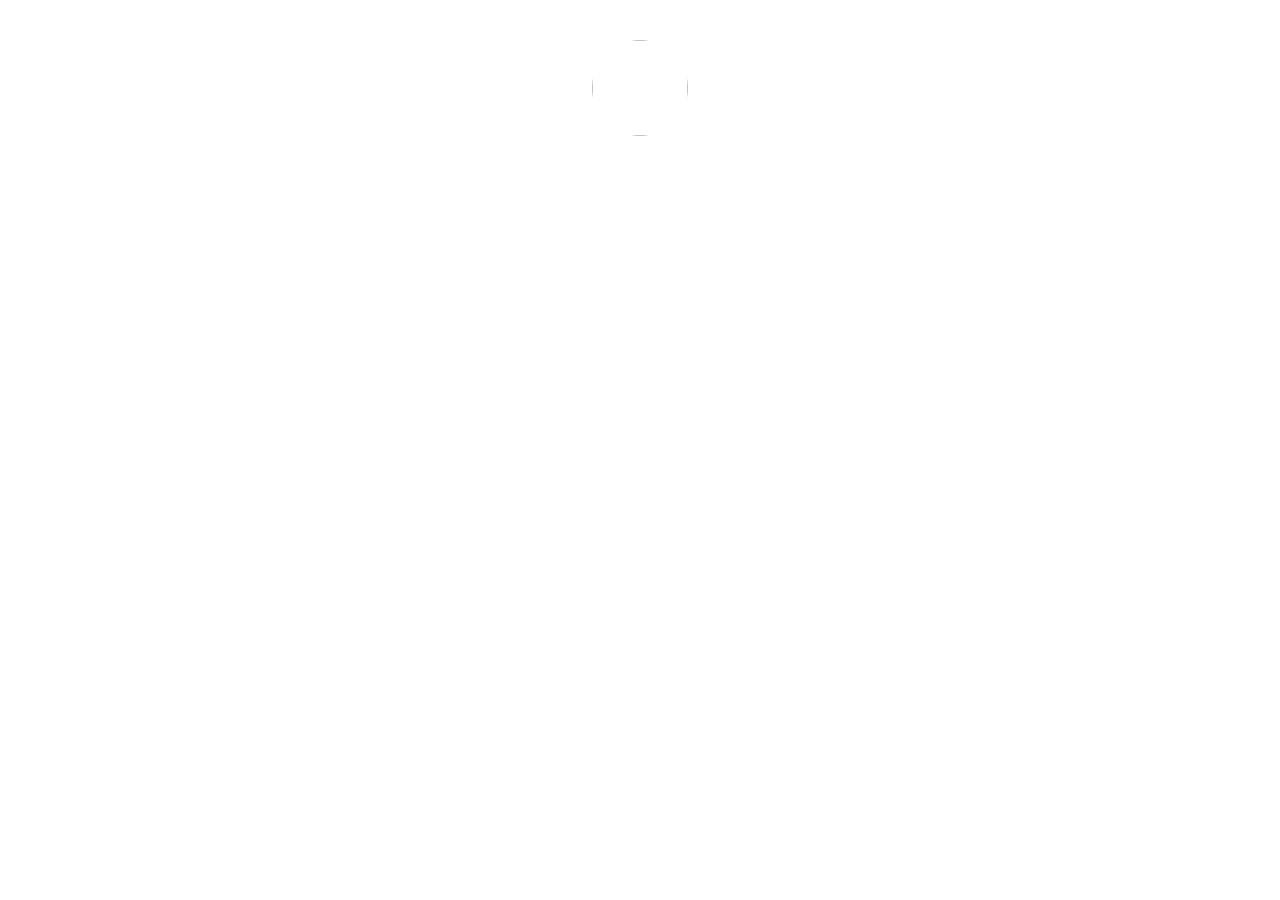
==== commit e5b31d04: "changed title, fixed viewport" ====
--- a/index.html
+++ b/index.html
@@ -1 +1,114 @@
-<!doctype html><html lang="en"><head><meta charset="utf-8"/><link rel="icon" href="/favicon.ico"/><meta name="viewport" content="width=device-width,initial-scale=1"/><meta name="theme-color" content="#000000"/><meta name="description" content="Joe Combopiano, Consultant"/><link rel="apple-touch-icon" href="/logo192.png"/><link rel="manifest" href="/manifest.json"/><title>combo consulting</title><link href="/static/css/main.a24947dd.chunk.css" rel="stylesheet"></head><body><noscript>You need to enable JavaScript to run this app.</noscript><div id="root"></div><script>!function(e){function t(t){for(var n,i,l=t[0],f=t[1],a=t[2],c=0,s=[];c<l.length;c++)i=l[c],Object.prototype.hasOwnProperty.call(o,i)&&o[i]&&s.push(o[i][0]),o[i]=0;for(n in f)Object.prototype.hasOwnProperty.call(f,n)&&(e[n]=f[n]);for(p&&p(t);s.length;)s.shift()();return u.push.apply(u,a||[]),r()}function r(){for(var e,t=0;t<u.length;t++){for(var r=u[t],n=!0,l=1;l<r.length;l++){var f=r[l];0!==o[f]&&(n=!1)}n&&(u.splice(t--,1),e=i(i.s=r[0]))}return e}var n={},o={1:0},u=[];function i(t){if(n[t])return n[t].exports;var r=n[t]={i:t,l:!1,exports:{}};return e[t].call(r.exports,r,r.exports,i),r.l=!0,r.exports}i.m=e,i.c=n,i.d=function(e,t,r){i.o(e,t)||Object.defineProperty(e,t,{enumerable:!0,get:r})},i.r=function(e){"undefined"!=typeof Symbol&&Symbol.toStringTag&&Object.defineProperty(e,Symbol.toStringTag,{value:"Module"}),Object.defineProperty(e,"__esModule",{value:!0})},i.t=function(e,t){if(1&t&&(e=i(e)),8&t)return e;if(4&t&&"object"==typeof e&&e&&e.__esModule)return e;var r=Object.create(null);if(i.r(r),Object.defineProperty(r,"default",{enumerable:!0,value:e}),2&t&&"string"!=typeof e)for(var n in e)i.d(r,n,function(t){return e[t]}.bind(null,n));return r},i.n=function(e){var t=e&&e.__esModule?function(){return e.default}:function(){return e};return i.d(t,"a",t),t},i.o=function(e,t){return Object.prototype.hasOwnProperty.call(e,t)},i.p="/";var l=this.webpackJsonpwebsite=this.webpackJsonpwebsite||[],f=l.push.bind(l);l.push=t,l=l.slice();for(var a=0;a<l.length;a++)t(l[a]);var p=f;r()}([])</script><script src="/static/js/2.24c2ee75.chunk.js"></script><script src="/static/js/main.e3cde08e.chunk.js"></script></body></html>+<!DOCTYPE html>
+<title>Comb Consulting</title>
+<meta name="viewport" content="width=device-width, initial-scale=1">
+<style>
+    body {
+        display: flex;
+        justify-content: center;
+        flex-direction: column;
+        align-items: center;
+        font-family: -apple-system, BlinkMacSystemFont, 'Segoe UI', Roboto, Oxygen, Ubuntu, Cantarell, 'Open Sans', 'Helvetica Neue', sans-serif
+    }
+
+    img {
+        margin-top: 32px;
+        border-radius: 50%;
+        width: 96px;
+        height: 96px;
+    }
+
+    #links {
+        display: flex;
+        flex-direction: column;
+        align-items: center;
+        width: 100%
+    }
+    a {
+        margin-bottom: 16px;
+        margin-left: 16px;
+        margin-right: 16px;
+        width: 100%;
+        max-width: 640px;
+        color: white;
+        
+    }
+    a:hover{
+        background-color: #00c4a7;
+    }
+    
+    a:link {
+        background-color: #00d1b2;
+        border-color: #00d1b2;
+        font-weight: 600;
+        padding-top: 14px;
+        padding-bottom: 14px;
+        text-align: center;
+        text-decoration: none;
+        display: inline-block;
+    }
+
+    
+</style>
+<script async>
+    (async () => {
+        const response = await fetch("./profile.json");
+        const { logo, pixelId, links, bio, title, ga } = await response.json();
+
+        //FACEBOOK PIXEL CODE
+        if (!!pixelId) {
+            !function (f, b, e, v, n, t, s) {
+                if (f.fbq) return; n = f.fbq = function () {
+                    n.callMethod ?
+                        n.callMethod.apply(n, arguments) : n.queue.push(arguments)
+                };
+                if (!f._fbq) f._fbq = n; n.push = n; n.loaded = !0; n.version = '2.0';
+                n.queue = []; t = b.createElement(e); t.async = !0;
+                t.src = v; s = b.getElementsByTagName(e)[0];
+                s.parentNode.insertBefore(t, s)
+            }(window, document, 'script',
+                'https://connect.facebook.net/en_US/fbevents.js');
+            fbq('init', `${pixelId}`);
+            fbq('track', 'PageView');
+        }
+
+        //GOOGLE ANALYTICS CODE
+        if (!!ga) {
+            const gaScript = document.createElement('script');
+            gaScript.onload = function () {
+                window.ga = function () { ga.q.push(arguments) }; ga.q = []; ga.l = +new Date;
+                ga('create', ga, 'auto'); ga('set', 'anonymizeIp', true); ga('set', 'transport', 'beacon'); ga('send', 'pageview')
+            };
+            gaScript.src = "https://www.google-analytics.com/analytics.js";
+
+            document.head.appendChild(gaScript);
+        }
+        if (!!logo) {
+            document.querySelector("#logo").src = logo;
+        }
+        if (!!title) {
+            document.querySelector("#title").innerText = title;
+        }
+        if (!!bio) {
+            document.querySelector("#bio").innerText = bio;
+        }
+        if (!!links && links.length > 0) {
+            const htmlLinks = links.map(link => {
+                const a = document.createElement('a');
+                const linkText = document.createTextNode(link.title);
+                a.appendChild(linkText);
+                a.title = link.title;
+                a.href = link.url;
+                a.target = "_blank"
+                return a;
+            });
+            htmlLinks.forEach(link => {
+                document.querySelector("#links").appendChild(link);
+            });
+        }
+    })();
+</script>
+
+<img id="logo"></img>
+<h1 id="title"></h1>
+<p id="bio"></p>
+<div id="links"></div>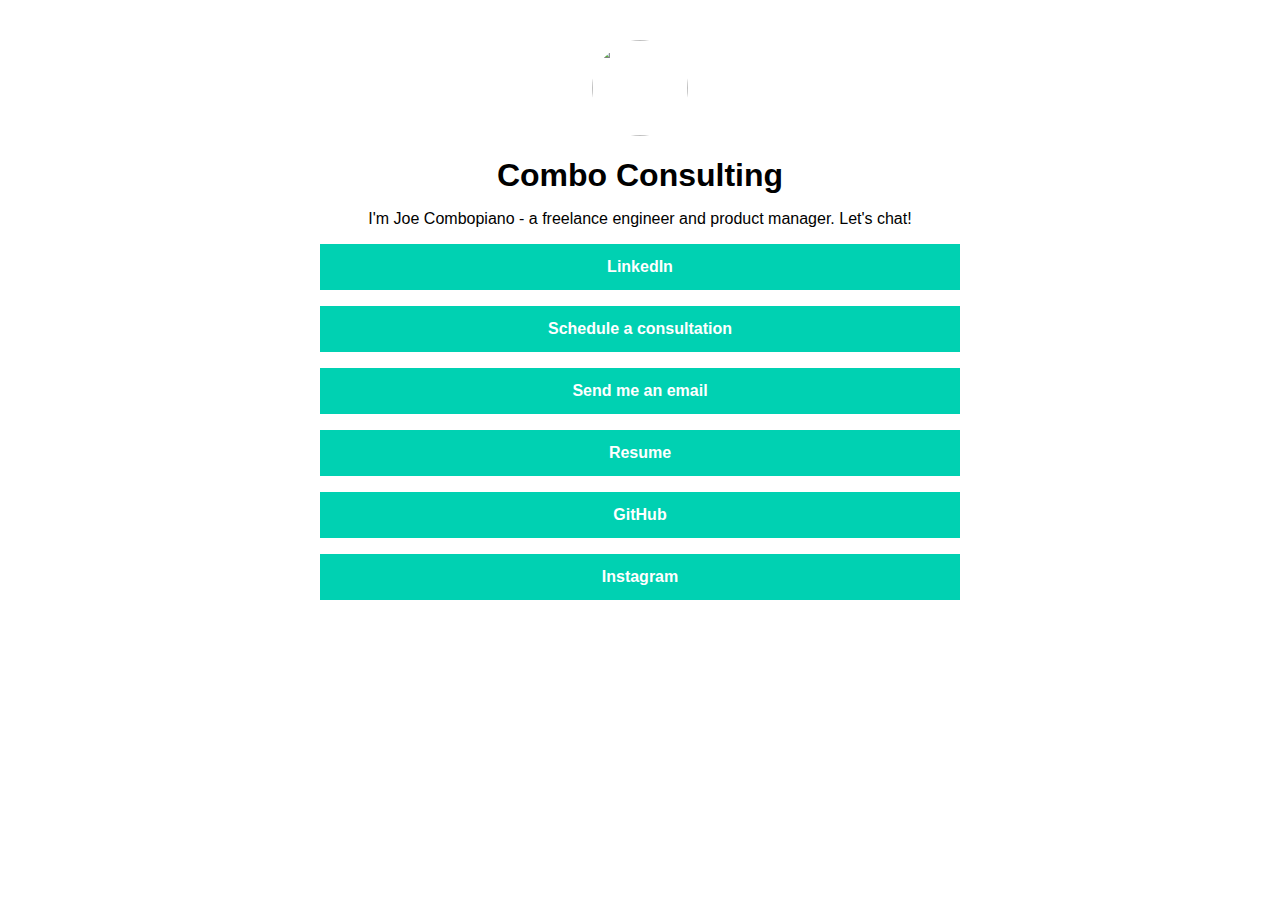
==== commit 1b1e5bf8: "Updated color and added linkedintag + tiktok tag" ====
--- a/index.html
+++ b/index.html
@@ -1,5 +1,5 @@
 <!DOCTYPE html>
-<title>Comb Consulting</title>
+<title>LinksFree</title>
 <meta name="viewport" content="width=device-width, initial-scale=1">
 <style>
     body {
@@ -10,11 +10,37 @@
         font-family: -apple-system, BlinkMacSystemFont, 'Segoe UI', Roboto, Oxygen, Ubuntu, Cantarell, 'Open Sans', 'Helvetica Neue', sans-serif
     }
 
+    h1 {
+        margin-bottom: 0;
+    }
+
     img {
         margin-top: 32px;
         border-radius: 50%;
         width: 96px;
         height: 96px;
+    }
+
+    a {
+        margin-bottom: 16px;
+        margin-left: 16px;
+        margin-right: 16px;
+        width: 100%;
+        max-width: 640px;
+        color: white;
+        background-color: #2196F3;
+        border-color: #2196F3;
+        font-weight: 600;
+        padding-top: 14px;
+        padding-bottom: 14px;
+        text-align: center;
+        text-decoration: none;
+        display: inline-block;
+
+    }
+
+    a:hover {
+        filter: brightness(95%);
     }
 
     #links {
@@ -23,39 +49,14 @@
         align-items: center;
         width: 100%
     }
-    a {
-        margin-bottom: 16px;
-        margin-left: 16px;
-        margin-right: 16px;
-        width: 100%;
-        max-width: 640px;
-        color: white;
-        
-    }
-    a:hover{
-        background-color: #00c4a7;
-    }
-    
-    a:link {
-        background-color: #00d1b2;
-        border-color: #00d1b2;
-        font-weight: 600;
-        padding-top: 14px;
-        padding-bottom: 14px;
-        text-align: center;
-        text-decoration: none;
-        display: inline-block;
-    }
-
-    
 </style>
 <script async>
     (async () => {
         const response = await fetch("./profile.json");
-        const { logo, pixelId, links, bio, title, ga } = await response.json();
+        const { bio, buttonColor, facebookPixelId, googleTagId, linkedInPartnerId, links, logo, tikTokPixelId, title } = await response.json();
 
         //FACEBOOK PIXEL CODE
-        if (!!pixelId) {
+        if (!!facebookPixelId) {
             !function (f, b, e, v, n, t, s) {
                 if (f.fbq) return; n = f.fbq = function () {
                     n.callMethod ?
@@ -67,25 +68,57 @@
                 s.parentNode.insertBefore(t, s)
             }(window, document, 'script',
                 'https://connect.facebook.net/en_US/fbevents.js');
-            fbq('init', `${pixelId}`);
+            fbq('init', `${facebookPixelId}`);
             fbq('track', 'PageView');
         }
 
         //GOOGLE ANALYTICS CODE
-        if (!!ga) {
+        if (!!googleTagId) {
             const gaScript = document.createElement('script');
             gaScript.onload = function () {
-                window.ga = function () { ga.q.push(arguments) }; ga.q = []; ga.l = +new Date;
-                ga('create', ga, 'auto'); ga('set', 'anonymizeIp', true); ga('set', 'transport', 'beacon'); ga('send', 'pageview')
+                window.dataLayer = window.dataLayer || [];
+                function gtag() { dataLayer.push(arguments); }
+                gtag('js', new Date());
+
+                gtag('config', googleTagId);
             };
-            gaScript.src = "https://www.google-analytics.com/analytics.js";
+            gaScript.src = `https://www.googletagmanager.com/gtag/js?id=${googleTagId}`;
 
             document.head.appendChild(gaScript);
         }
+        if (!!tikTokPixelId) {
+
+            !function (w, d, t) {
+                w.TiktokAnalyticsObject = t; var ttq = w[t] = w[t] || []; ttq.methods = ["page", "track", "identify", "instances", "debug", "on", "off", "once", "ready", "alias", "group", "enableCookie", "disableCookie"], ttq.setAndDefer = function (t, e) { t[e] = function () { t.push([e].concat(Array.prototype.slice.call(arguments, 0))) } }; for (var i = 0; i < ttq.methods.length; i++)ttq.setAndDefer(ttq, ttq.methods[i]); ttq.instance = function (t) { for (var e = ttq._i[t] || [], n = 0; n < ttq.methods.length; n++)ttq.setAndDefer(e, ttq.methods[n]); return e }, ttq.load = function (e, n) { var i = "https://analytics.tiktok.com/i18n/pixel/events.js"; ttq._i = ttq._i || {}, ttq._i[e] = [], ttq._i[e]._u = i, ttq._t = ttq._t || {}, ttq._t[e] = +new Date, ttq._o = ttq._o || {}, ttq._o[e] = n || {}; var o = document.createElement("script"); o.type = "text/javascript", o.async = !0, o.src = i + "?sdkid=" + e + "&lib=" + t; var a = document.getElementsByTagName("script")[0]; a.parentNode.insertBefore(o, a) };
+
+                ttq.load(tikTokPixelId);
+                ttq.page();
+            }(window, document, 'ttq');
+        }
+        if (!!linkedInPartnerId) {
+
+            _linkedin_partner_id = linkedInPartnerId;
+            window._linkedin_data_partner_ids = window._linkedin_data_partner_ids || [];
+            window._linkedin_data_partner_ids.push(_linkedin_partner_id);
+
+            (function (l) {
+                if (!l) {
+                    window.lintrk = function (a, b) { window.lintrk.q.push([a, b]) };
+                    window.lintrk.q = []
+                }
+                var s = document.getElementsByTagName("script")[0];
+                var b = document.createElement("script");
+                b.type = "text/javascript"; b.async = true;
+                b.src = "https://snap.licdn.com/li.lms-analytics/insight.min.js";
+                s.parentNode.insertBefore(b, s);
+            })(window.lintrk);
+        }
+
         if (!!logo) {
             document.querySelector("#logo").src = logo;
         }
         if (!!title) {
+            document.title = title;
             document.querySelector("#title").innerText = title;
         }
         if (!!bio) {
@@ -99,12 +132,17 @@
                 a.title = link.title;
                 a.href = link.url;
                 a.target = "_blank"
+                if (!!buttonColor) {
+                    a.style.backgroundColor = buttonColor;
+                    a.style.borderColor = buttonColor;
+                }
                 return a;
             });
             htmlLinks.forEach(link => {
                 document.querySelector("#links").appendChild(link);
             });
         }
+
     })();
 </script>
 
